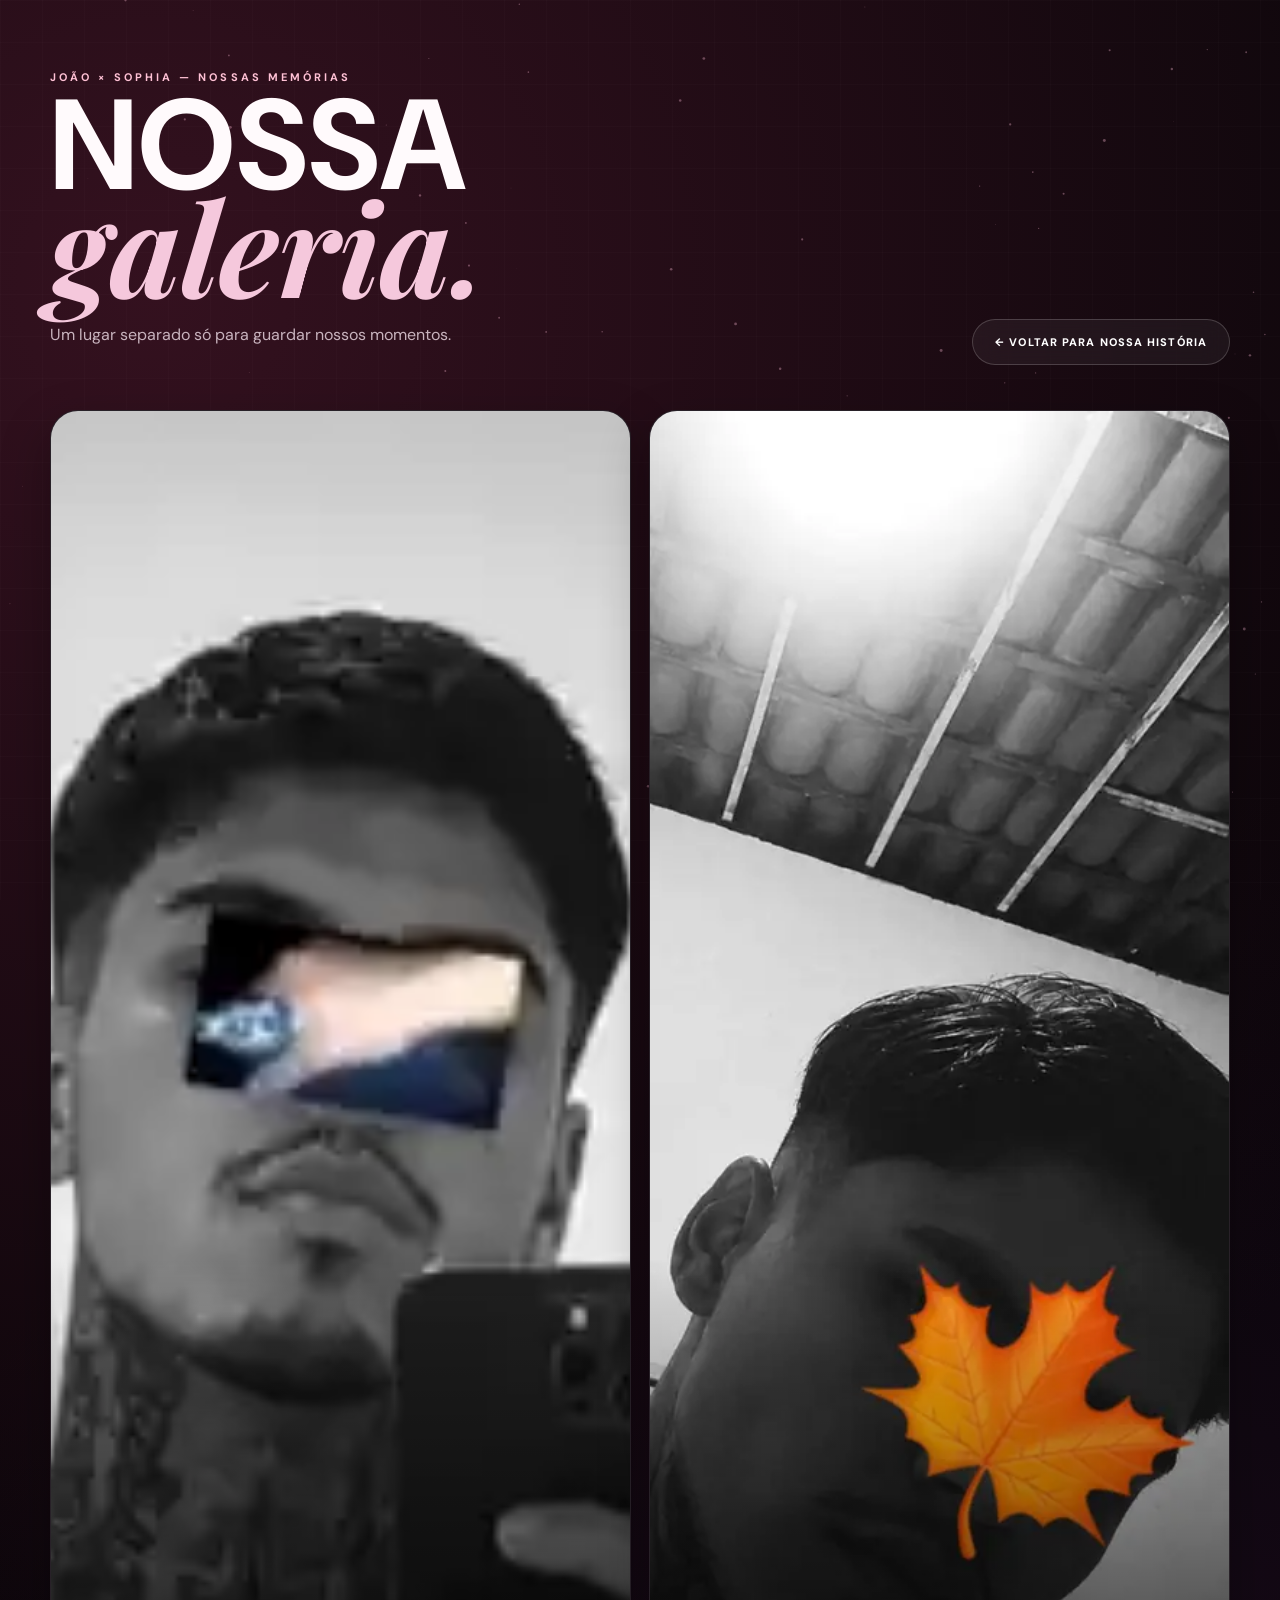
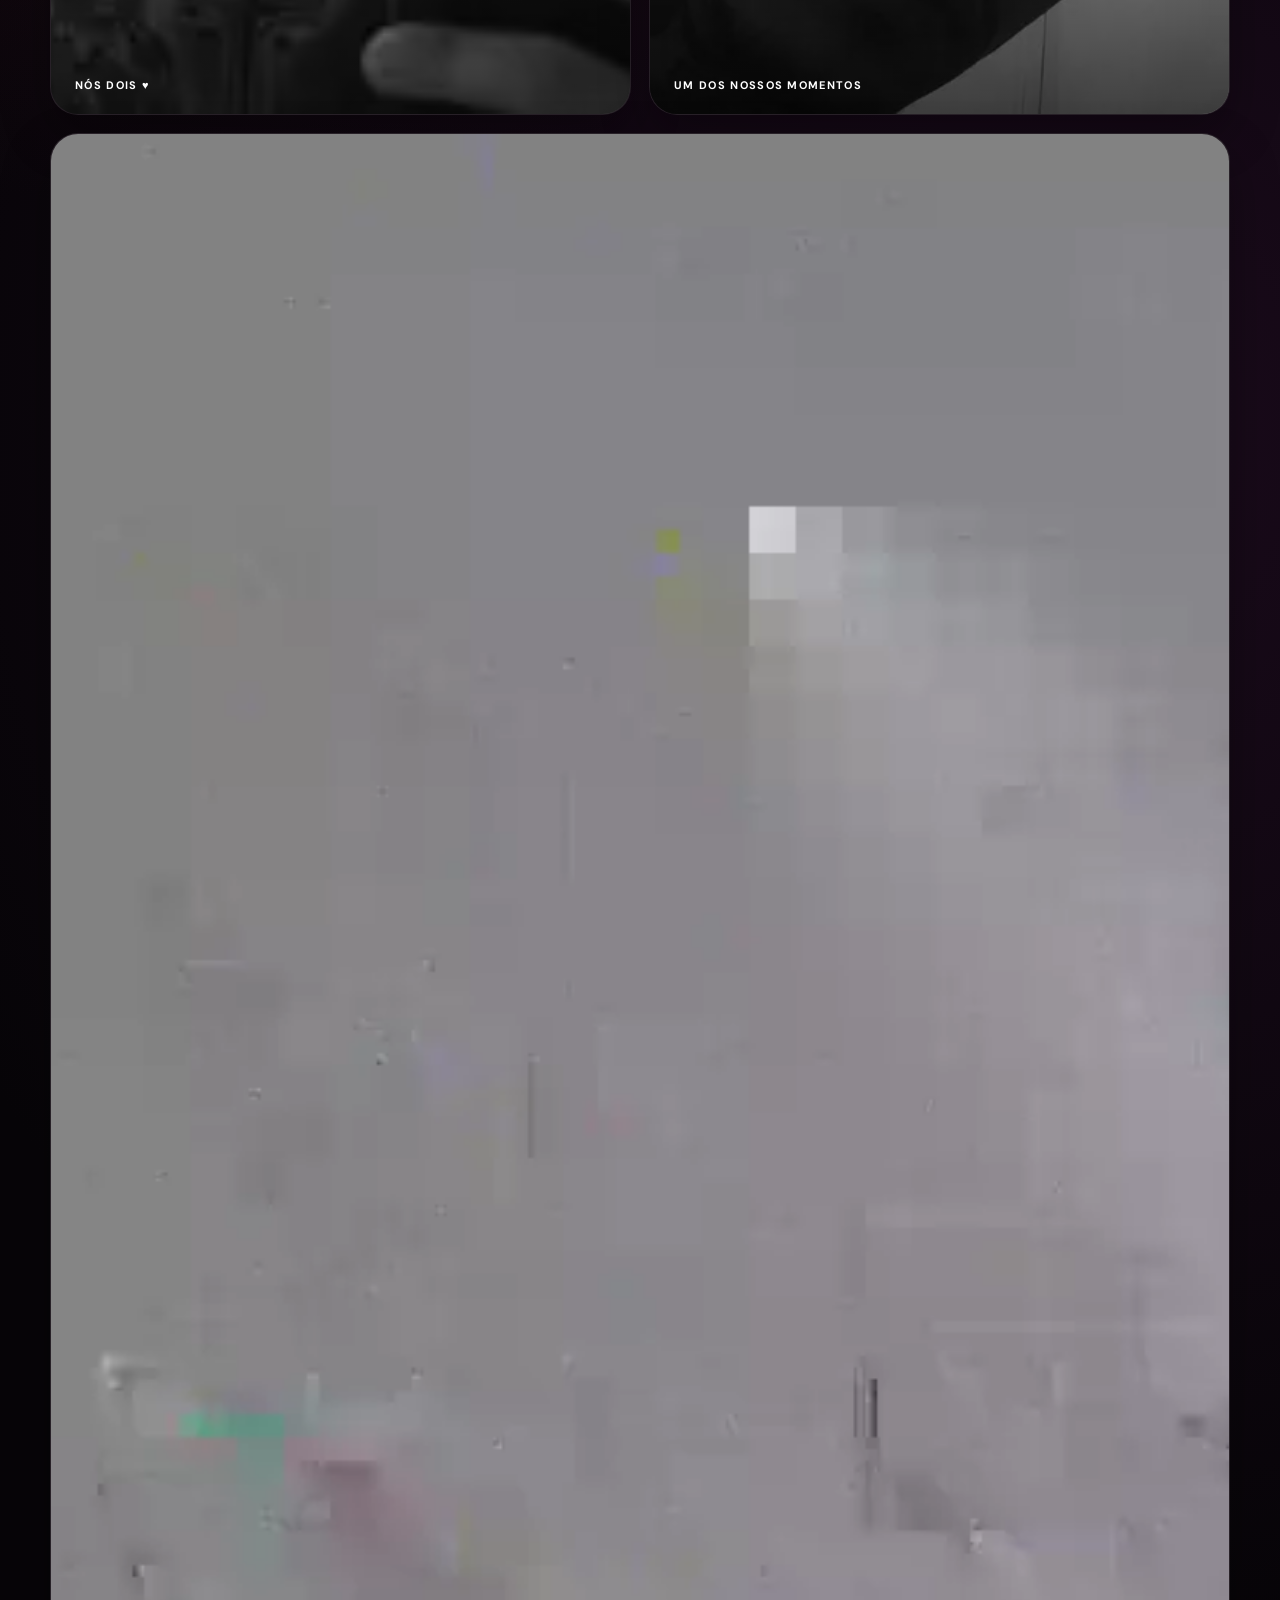
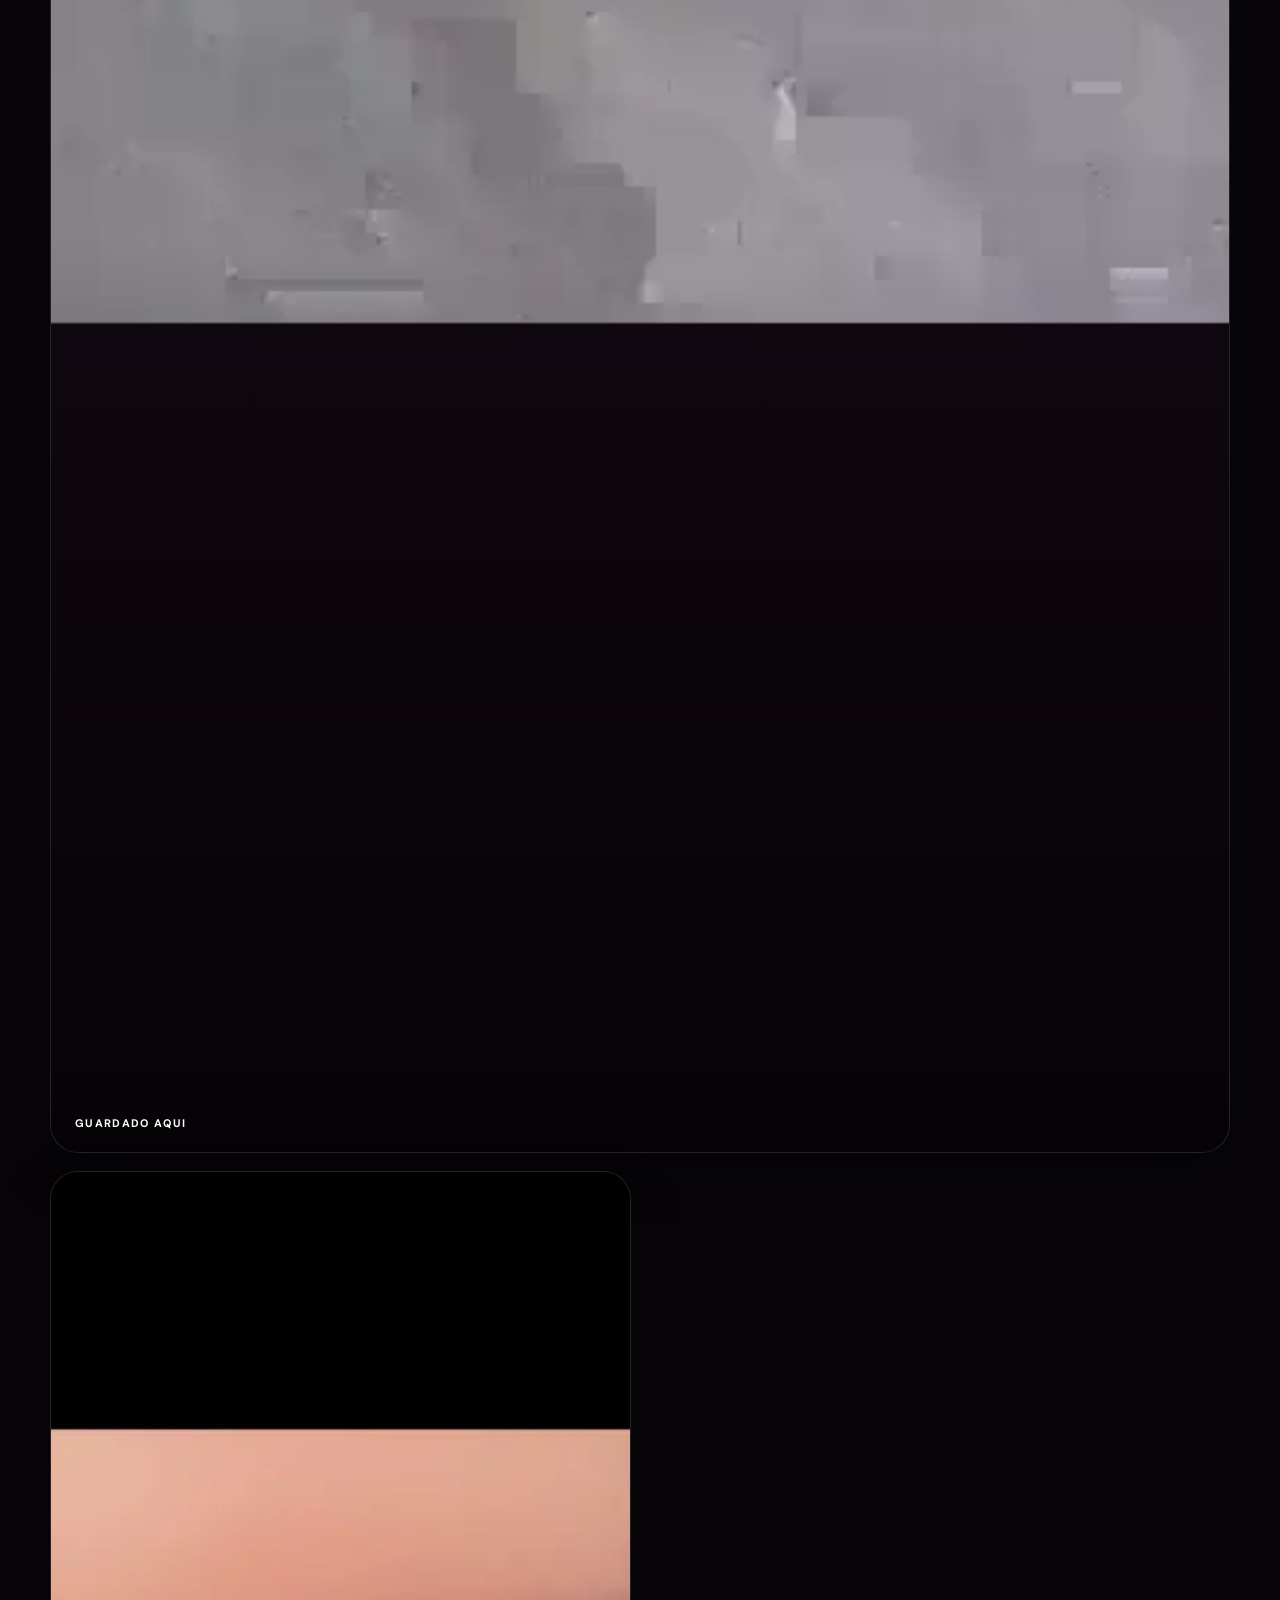
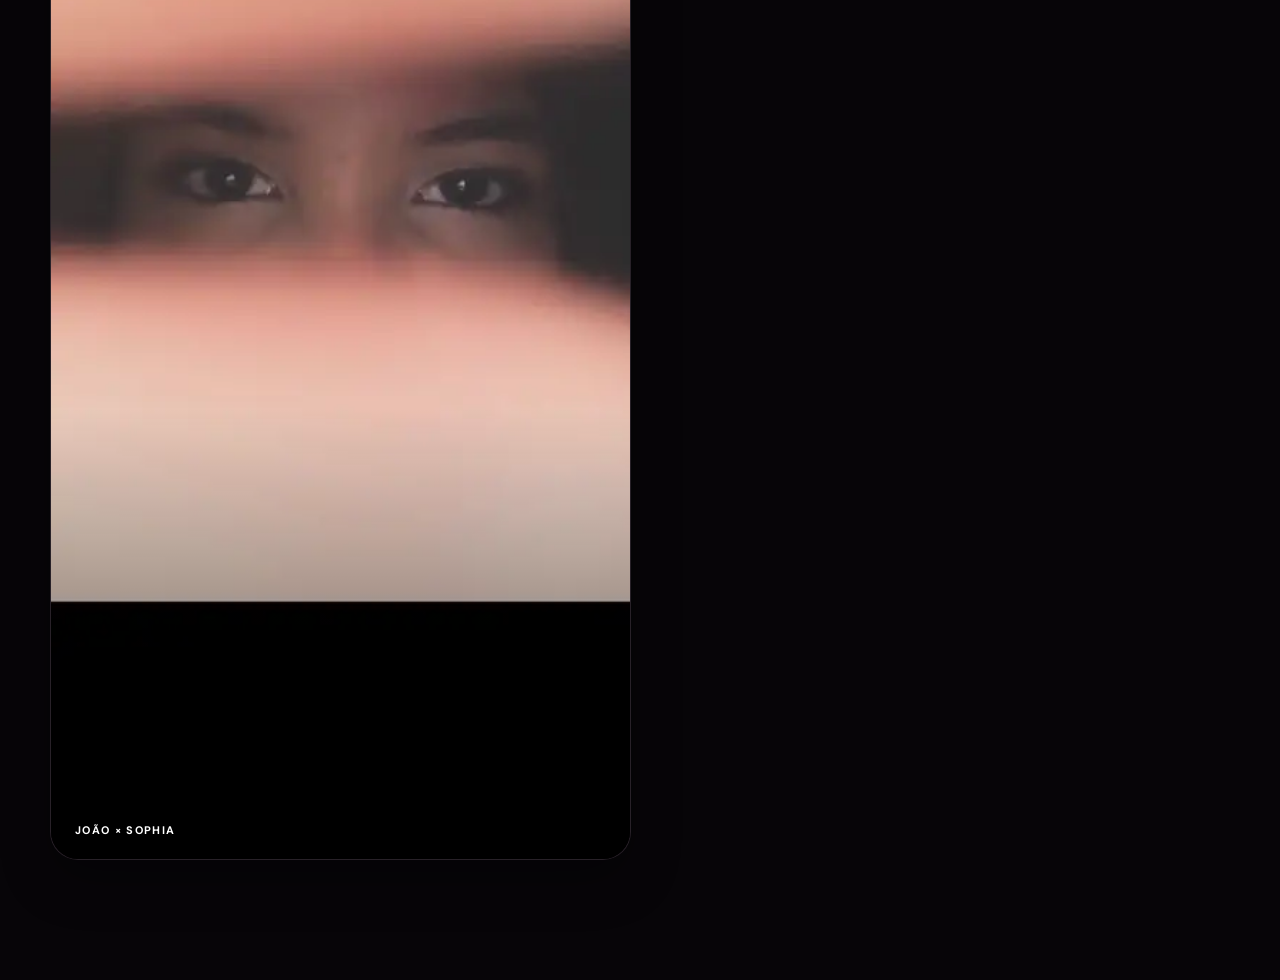
==== galeria.html @ 4f9b8188 "feat: mover galeria para pagina separada" ====
<!doctype html><html lang="pt-BR"><head><meta charset="utf-8"><meta name="viewport" content="width=device-width,initial-scale=1"><title>Nossa Galeria — Sophia & João</title><link rel="preconnect" href="https://fonts.googleapis.com"><link rel="preconnect" href="https://fonts.gstatic.com" crossorigin><link href="https://fonts.googleapis.com/css2?family=DM+Sans:wght@400;600;800&family=Playfair+Display:ital,wght@1,700&display=swap" rel="stylesheet"><link rel="stylesheet" href="style.css"><style>body{overflow:auto!important}.gallery-page{min-height:100vh;padding:70px 0 120px;position:relative}.gallery-head{display:flex;align-items:flex-end;justify-content:space-between;gap:30px;margin-bottom:45px}.gallery-head h1{font-size:clamp(64px,10vw,150px);line-height:.78;margin:12px 0}.gallery-head h1 span{font-family:'Playfair Display',serif;font-style:italic;color:#f5c8dc}.back{color:#fff;text-decoration:none;border:1px solid rgba(255,255,255,.18);padding:15px 22px;border-radius:999px;font-weight:800;font-size:11px;letter-spacing:.1em;background:rgba(255,255,255,.05);backdrop-filter:blur(14px)}.grid{display:grid;grid-template-columns:repeat(12,1fr);gap:18px}.photo{grid-column:span 6;min-height:620px;border-radius:28px;overflow:hidden;position:relative;border:1px solid rgba(255,255,255,.1);background:#100810}.photo:nth-child(3n){grid-column:span 12;min-height:78vh}.photo img{width:100%;height:100%;object-fit:cover;display:block;transition:transform .8s cubic-bezier(.2,.8,.2,1)}.photo:hover img{transform:scale(1.04)}.photo:after{content:'';position:absolute;inset:0;background:linear-gradient(180deg,transparent 65%,rgba(0,0,0,.65))}.photo b{position:absolute;z-index:2;bottom:22px;left:24px;color:white;letter-spacing:.12em;font-size:11px}.petals{position:fixed;inset:0;pointer-events:none;z-index:5;overflow:hidden}.petal{position:absolute;top:-10vh;width:13px;height:20px;border-radius:80% 15% 70% 20%;background:rgba(255,125,177,.5);animation:fall linear infinite}@keyframes fall{to{transform:translate3d(50px,115vh,0) rotate(400deg)}}@media(max-width:700px){.gallery-page{padding-top:35px}.gallery-head{display:block}.back{display:inline-flex;margin-top:20px}.grid{grid-template-columns:1fr}.photo,.photo:nth-child(3n){grid-column:auto;min-height:65vh;border-radius:20px}}</style></head><body><canvas id="stars"></canvas><div class="petals" id="petals"></div><main class="gallery-page"><div class="wrap"><div class="gallery-head"><div><div class="kicker">JOÃO × SOPHIA — NOSSAS MEMÓRIAS</div><h1>NOSSA<br><span>galeria.</span></h1><p class="sub">Um lugar separado só para guardar nossos momentos.</p></div><a class="back" href="index.html">← VOLTAR PARA NOSSA HISTÓRIA</a></div><div class="grid"><article class="photo"><img src="photos/1.webp" alt="João e Sophia"><b>NÓS DOIS ♥</b></article><article class="photo"><img src="photos/3.webp" alt="Memória"><b>UM DOS NOSSOS MOMENTOS</b></article><article class="photo"><img src="photos/4.webp" alt="Memória"><b>GUARDADO AQUI</b></article><article class="photo"><img src="photos/10.webp" alt="Memória"><b>JOÃO × SOPHIA</b></article></div></div></main><script>const box=document.getElementById('petals');for(let i=0;i<35;i++){const p=document.createElement('i');p.className='petal';p.style.left=Math.random()*100+'vw';p.style.animationDuration=(7+Math.random()*10)+'s';p.style.animationDelay=(-Math.random()*15)+'s';p.style.opacity=.2+Math.random()*.55;box.appendChild(p)}const c=document.getElementById('stars'),x=c.getContext('2d');let pts=[];function size(){c.width=innerWidth*devicePixelRatio;c.height=innerHeight*devicePixelRatio;c.style.width=innerWidth+'px';c.style.height=innerHeight+'px';x.setTransform(devicePixelRatio,0,0,devicePixelRatio,0,0);pts=Array.from({length:100},()=>({x:Math.random()*innerWidth,y:Math.random()*innerHeight,r:Math.random()*1.3+.2}))}size();addEventListener('resize',size);(function draw(){x.clearRect(0,0,innerWidth,innerHeight);for(const p of pts){x.beginPath();x.fillStyle='rgba(255,190,215,.35)';x.arc(p.x,p.y,p.r,0,7);x.fill()}requestAnimationFrame(draw)})();</script></body></html>
---- style.css ----
:root{--bg:#070508;--ink:#fffafc;--muted:#c8b3be;--rose:#ff6f9f;--rose2:#ffc1d5;--line:rgba(255,255,255,.14)}*{box-sizing:border-box}html{scroll-behavior:smooth}body{margin:0;background:radial-gradient(circle at 12% 5%,#34111f 0,transparent 27%),radial-gradient(circle at 82% 35%,#1b0b1c 0,transparent 32%),var(--bg);color:var(--ink);font-family:'DM Sans',sans-serif;overflow-x:hidden}body:before{content:"";position:fixed;inset:0;background:linear-gradient(rgba(255,255,255,.014) 1px,transparent 1px),linear-gradient(90deg,rgba(255,255,255,.014) 1px,transparent 1px);background-size:42px 42px;pointer-events:none;z-index:-2}#stars{position:fixed;inset:0;z-index:-1;pointer-events:none}.serif{font-family:'Playfair Display',serif}.wrap{width:min(1180px,calc(100% - 36px));margin:auto}.intro{position:fixed;inset:0;z-index:999;display:grid;place-items:center;padding:24px;background:radial-gradient(circle at 50% 36%,#35111f 0,#0d080e 40%,#050405 78%);transition:.9s}.intro.hidden{opacity:0;visibility:hidden}.intro-card{text-align:center;max-width:900px}.kicker{letter-spacing:.28em;text-transform:uppercase;color:var(--rose2);font-size:11px;font-weight:700}.intro h1{font-size:clamp(58px,12vw,150px);line-height:.82;margin:18px 0 22px;letter-spacing:-.07em;animation:float 5s ease-in-out infinite;text-shadow:0 15px 60px rgba(255,82,140,.22)}.intro p{max-width:620px;margin:0 auto 30px;color:var(--muted);line-height:1.7;font-size:18px}.intro button{border:1px solid rgba(255,255,255,.25);background:linear-gradient(120deg,#fff,#ffd9e7 48%,#ff9fc0);color:#281018;border-radius:999px;padding:16px 28px;font-weight:800;letter-spacing:.08em;cursor:pointer;box-shadow:0 12px 50px rgba(255,89,144,.28);transition:.25s}.intro button:hover{transform:translateY(-3px) scale(1.02)}section{padding:110px 0}.hero{min-height:100svh;display:grid;place-items:center;position:relative;padding:80px 0 50px}.hero-grid{display:grid;grid-template-columns:1.15fr .85fr;gap:42px;align-items:center}.hero h1{font-size:clamp(62px,10vw,142px);line-height:.79;margin:16px 0 0;letter-spacing:-.07em}.hero h1 span{display:block;color:transparent;-webkit-text-stroke:1px rgba(255,255,255,.65)}.lead{font-size:18px;line-height:1.8;color:var(--muted);max-width:620px;margin-top:28px}.hero-photo{position:relative;perspective:1300px}.frame{aspect-ratio:4/5;border-radius:34px;overflow:hidden;border:1px solid var(--line);background:#160b12;box-shadow:0 45px 100px rgba(0,0,0,.55),0 0 70px rgba(255,90,140,.12);transform:rotate(4deg);transition:transform .18s}.frame img,.photo img{width:100%;height:100%;object-fit:cover;display:block}.orbit{position:absolute;inset:-10%;border:1px solid rgba(255,255,255,.12);border-radius:50%;animation:spin 20s linear infinite;pointer-events:none}.scroll{position:absolute;bottom:24px;font-size:10px;letter-spacing:.2em;text-transform:uppercase;color:#a98796;animation:bob 2s ease-in-out infinite}.title{font-size:clamp(48px,8vw,108px);line-height:.88;letter-spacing:-.06em;margin:12px 0 24px}.sub{color:var(--muted);line-height:1.8;max-width:700px}.date-grid{display:grid;grid-template-columns:1fr 1fr;gap:22px}.date-card{border:1px solid var(--line);border-radius:28px;padding:42px;background:linear-gradient(135deg,rgba(255,255,255,.08),rgba(255,255,255,.025));overflow:hidden;position:relative}.date-card strong{display:block;font-size:clamp(64px,8vw,112px);letter-spacing:-.06em}.date-card small,.date-card span{color:var(--rose2);letter-spacing:.15em}.timer{display:grid;grid-template-columns:1fr 1fr;gap:12px}.timer div{border:1px solid var(--line);border-radius:22px;padding:22px;background:rgba(255,255,255,.045);display:flex;flex-direction:column;justify-content:center;min-height:150px}.timer b{font-size:42px}.timer small{margin-top:8px;color:#a28492;letter-spacing:.12em}.gallery{display:grid;grid-template-columns:repeat(12,1fr);gap:16px;margin-top:44px;perspective:1400px}.photo{grid-column:span 5;min-height:360px;position:relative;overflow:hidden;border-radius:24px;border:1px solid var(--line);background:#130b10;box-shadow:0 20px 50px rgba(0,0,0,.32);transition:transform .18s,box-shadow .25s;transform-style:preserve-3d}.photo.wide{grid-column:span 7}.photo.tall{min-height:500px}.photo:after{content:"";position:absolute;inset:0;background:linear-gradient(to top,rgba(5,2,4,.48),transparent 48%)}.photo:hover{box-shadow:0 30px 75px rgba(0,0,0,.46),0 0 45px rgba(255,104,154,.12)}.quote{min-height:78svh;display:grid;place-items:center;text-align:center}.quote p{font-size:clamp(44px,8vw,110px);line-height:.98;letter-spacing:-.055em;margin:0}.quote em{color:var(--rose2)}.quote small{display:block;margin-top:28px;color:#a98d9b;letter-spacing:.17em}.reasons{display:grid;grid-template-columns:repeat(3,1fr);gap:14px;margin-top:40px}.reason{border:1px solid var(--line);background:linear-gradient(145deg,rgba(255,255,255,.075),rgba(255,255,255,.025));border-radius:24px;padding:28px;min-height:220px;transition:.3s}.reason:hover{transform:translateY(-7px) rotateX(3deg);border-color:rgba(255,170,201,.35)}.reason i{font-style:normal;font-size:28px}.reason h3{font-size:25px;margin:24px 0 8px}.reason p{margin:0;color:#b9a2ad;line-height:1.7}.music{display:grid;grid-template-columns:.9fr 1.1fr;gap:34px;align-items:center}.vinyl{width:min(420px,80vw);aspect-ratio:1;border-radius:50%;margin:auto;background:repeating-radial-gradient(circle at center,#090909 0 4px,#181818 5px 7px);box-shadow:0 40px 90px rgba(0,0,0,.6);display:grid;place-items:center;animation:spin 14s linear infinite}.vinyl span{width:34%;aspect-ratio:1;border-radius:50%;background:radial-gradient(circle,#ffd8e5 0 17%,#9b3158 18% 100%);display:grid;place-items:center;text-align:center;font-size:12px;font-weight:800;letter-spacing:.12em}.music-card{border:1px solid var(--line);border-radius:30px;padding:38px;background:rgba(255,255,255,.05)}.music-card h2{font-size:clamp(50px,7vw,88px);line-height:.9;letter-spacing:-.06em;margin:16px 0}.music-card p{color:var(--muted);line-height:1.8}.pill{display:inline-flex;border:1px solid rgba(255,255,255,.18);border-radius:999px;padding:12px 18px;color:var(--rose2);letter-spacing:.12em;font-size:11px}.letters{display:grid;grid-template-columns:repeat(3,1fr);gap:16px;margin-top:40px}.letter{min-height:260px;border:1px solid var(--line);border-radius:24px;padding:26px;background:linear-gradient(135deg,#26121e,#10090e);cursor:pointer;transition:.3s;overflow:hidden}.letter:hover{transform:translateY(-7px) rotateY(-3deg)}.letter small{color:#d7a9b9;letter-spacing:.13em}.letter h3{font-size:30px;margin:64px 0 0}.letter p{opacity:0;max-height:0;overflow:hidden;color:#ead2db;line-height:1.8;transition:.45s}.letter.open{background:linear-gradient(145deg,#3a1728,#180c13)}.letter.open h3{margin-top:22px}.letter.open p{opacity:1;max-height:240px}.final{min-height:100svh;display:grid;place-items:center;text-align:center;padding:90px 20px;background:radial-gradient(circle at 50% 50%,rgba(255,98,151,.14),transparent 35%)}.final h2{font-size:clamp(58px,11vw,150px);line-height:.82;letter-spacing:-.07em;margin:14px 0}.final p{font-size:clamp(19px,3vw,28px);line-height:1.6;max-width:900px;color:#ead5dd;margin:32px auto}.signature{font-size:42px;color:var(--rose2)}.heart{display:inline-block;animation:beat 1.4s infinite}.reveal{opacity:0;transform:translateY(36px) scale(.985);transition:opacity .9s,transform .9s cubic-bezier(.2,.8,.2,1)}.reveal.show{opacity:1;transform:none}@keyframes float{50%{transform:translateY(-10px) rotateX(2deg)}}@keyframes spin{to{transform:rotate(360deg)}}@keyframes bob{50%{transform:translateY(8px);opacity:.55}}@keyframes beat{50%{transform:scale(1.18)}}@media(max-width:900px){.hero-grid,.date-grid,.music{grid-template-columns:1fr}.hero-photo{width:min(82vw,520px);margin:auto}.reasons,.letters{grid-template-columns:1fr 1fr}.gallery .photo{grid-column:span 6!important;min-height:380px}}@media(max-width:580px){.wrap{width:min(100% - 24px,1180px)}section{padding:82px 0}.hero h1{font-size:24vw}.lead{font-size:15px}.frame{border-radius:24px}.timer div{min-height:112px;padding:17px}.timer b{font-size:34px}.gallery{gap:10px}.gallery .photo{grid-column:span 12!important;min-height:430px}.reasons,.letters{grid-template-columns:1fr}.reason,.letter{min-height:190px}.music-card{padding:26px}.intro p{font-size:15px}}
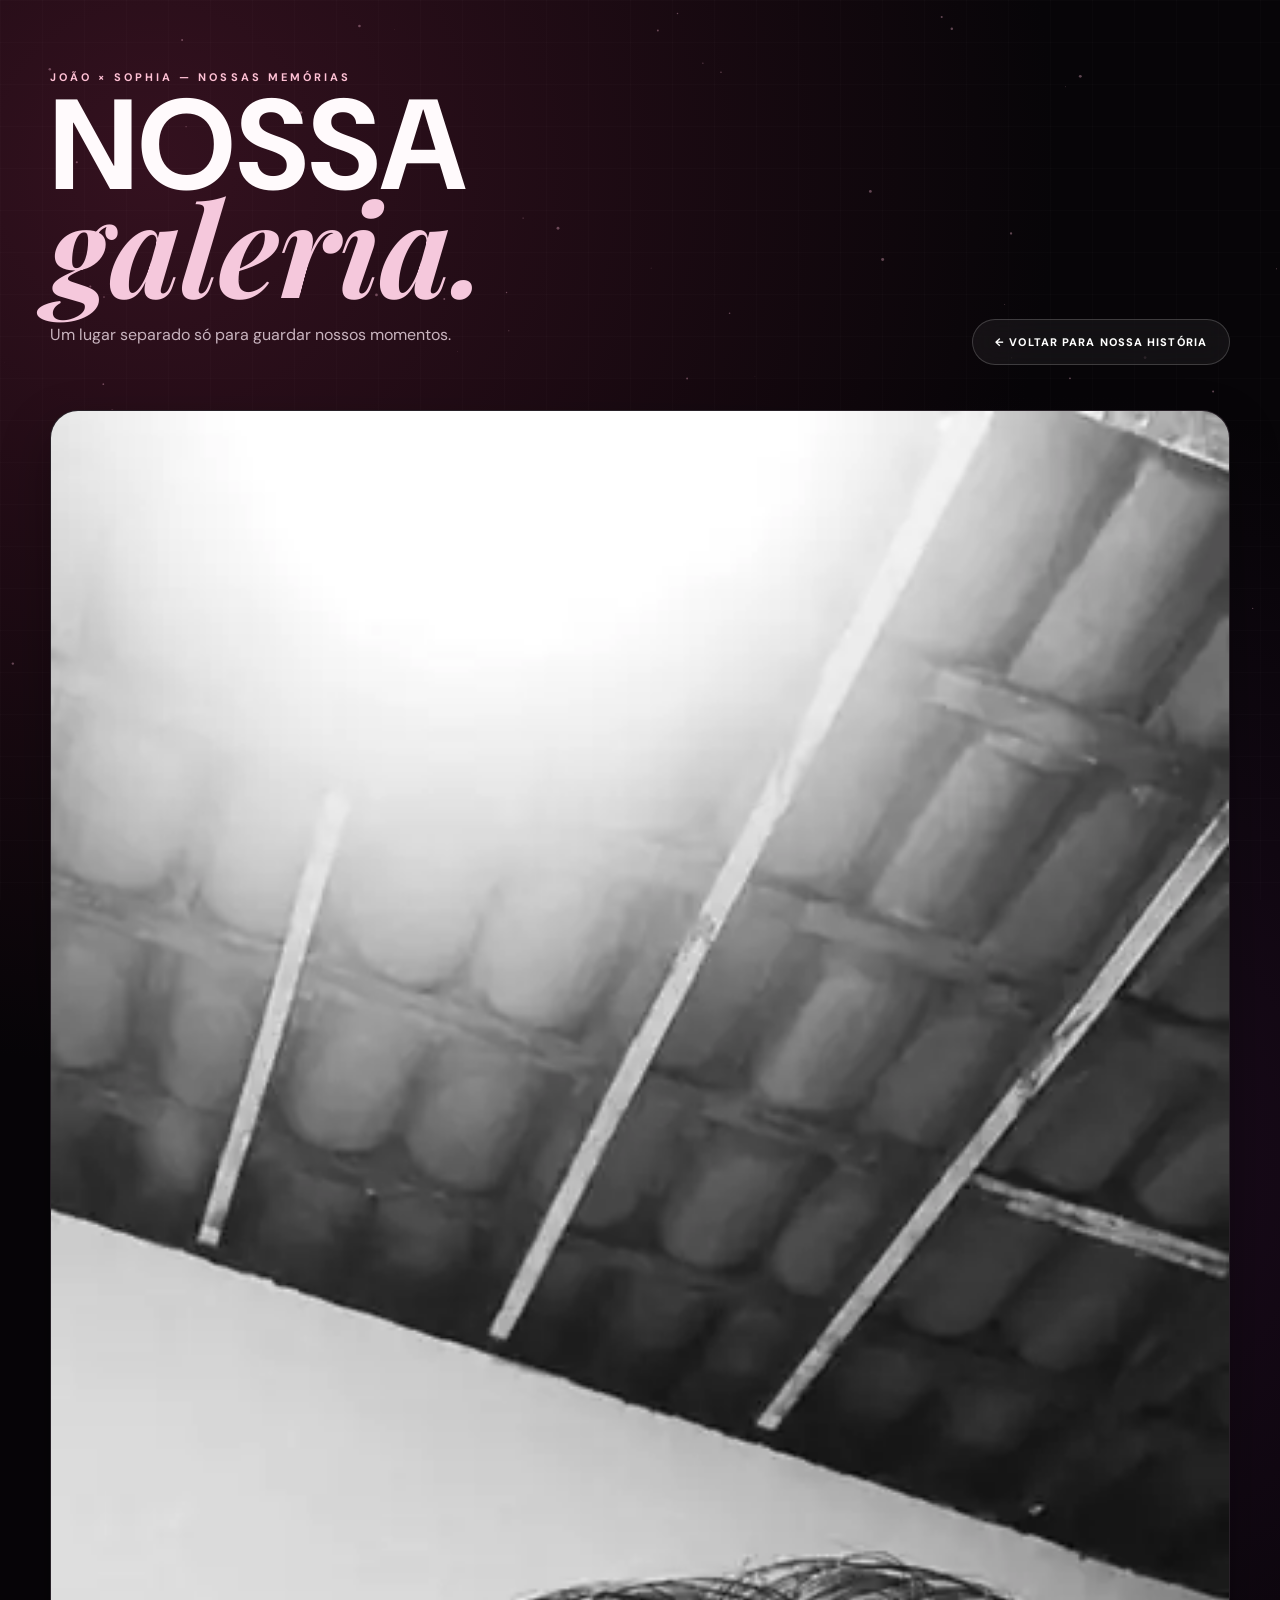
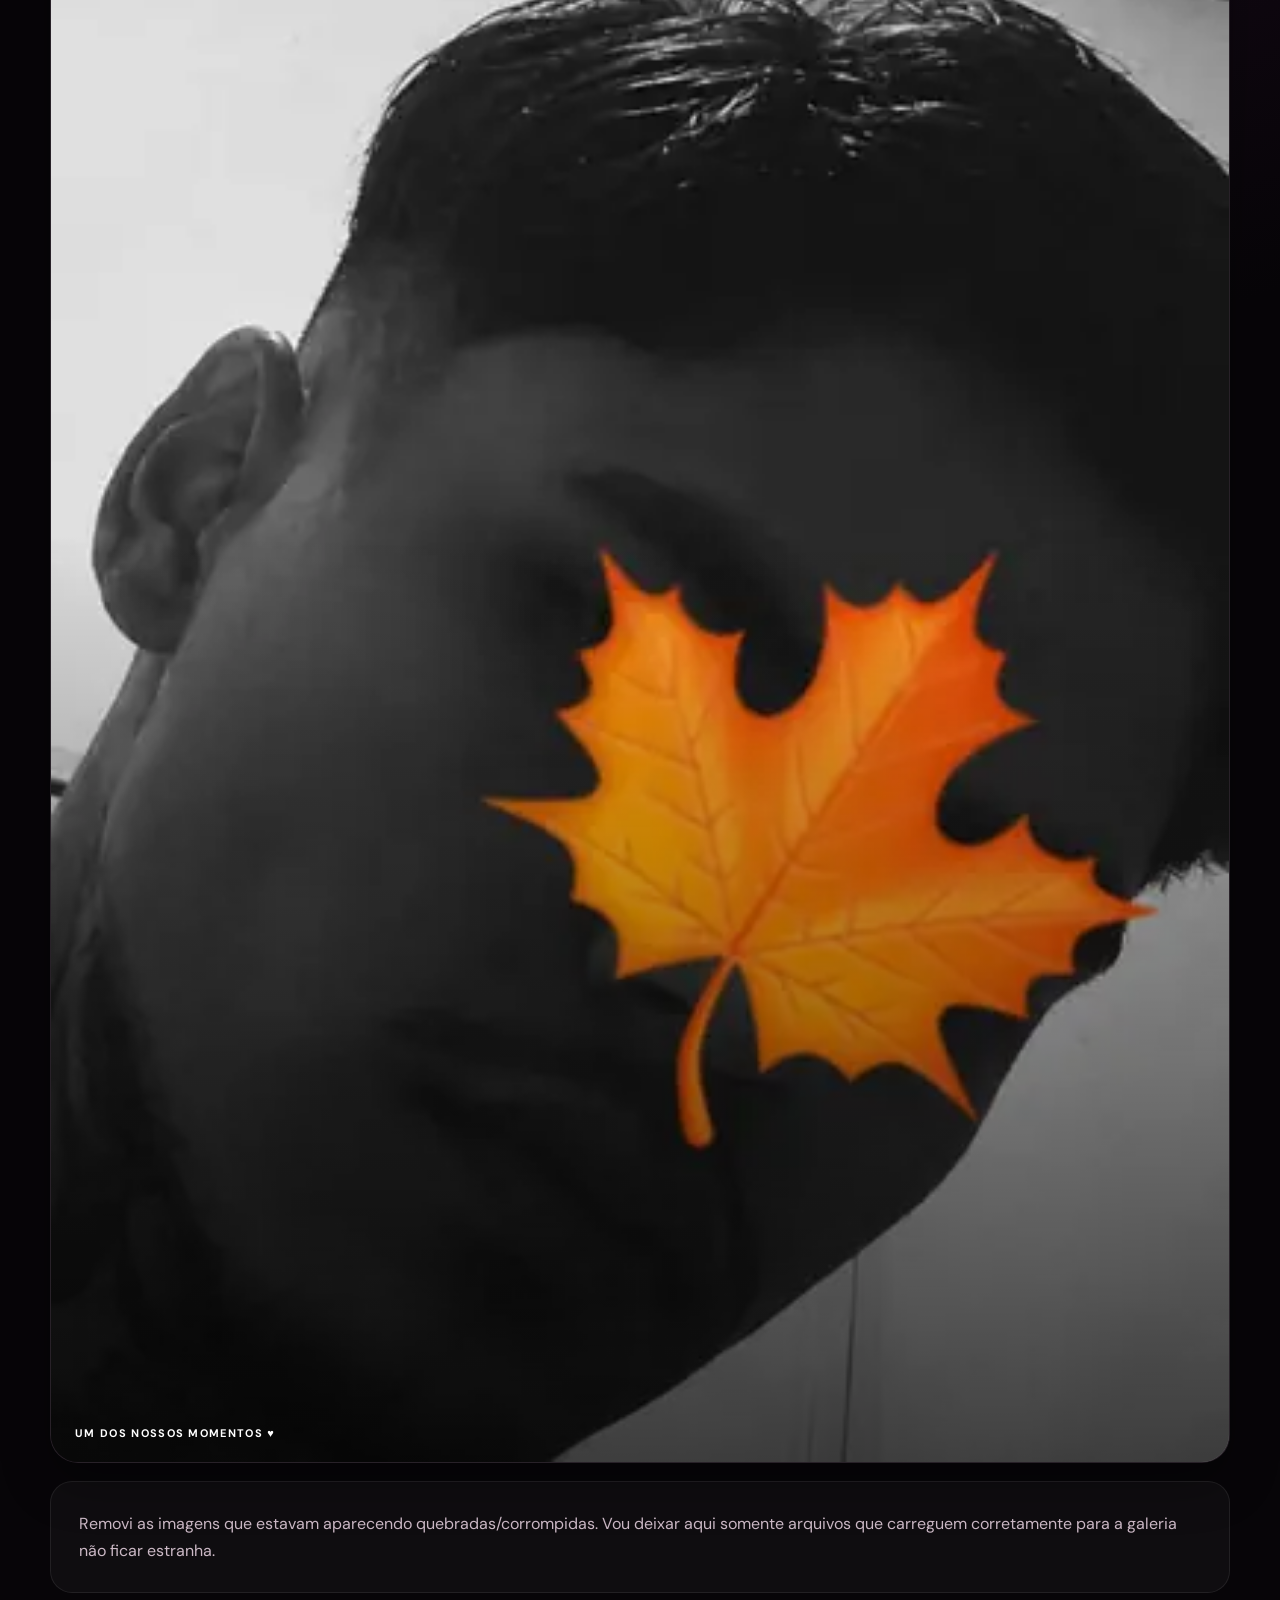
==== commit 632758d4: "fix: remover imagens corrompidas da galeria" ====
--- a/galeria.html
+++ b/galeria.html
@@ -1 +1 @@
-<!doctype html><html lang="pt-BR"><head><meta charset="utf-8"><meta name="viewport" content="width=device-width,initial-scale=1"><title>Nossa Galeria — Sophia & João</title><link rel="preconnect" href="https://fonts.googleapis.com"><link rel="preconnect" href="https://fonts.gstatic.com" crossorigin><link href="https://fonts.googleapis.com/css2?family=DM+Sans:wght@400;600;800&family=Playfair+Display:ital,wght@1,700&display=swap" rel="stylesheet"><link rel="stylesheet" href="style.css"><style>body{overflow:auto!important}.gallery-page{min-height:100vh;padding:70px 0 120px;position:relative}.gallery-head{display:flex;align-items:flex-end;justify-content:space-between;gap:30px;margin-bottom:45px}.gallery-head h1{font-size:clamp(64px,10vw,150px);line-height:.78;margin:12px 0}.gallery-head h1 span{font-family:'Playfair Display',serif;font-style:italic;color:#f5c8dc}.back{color:#fff;text-decoration:none;border:1px solid rgba(255,255,255,.18);padding:15px 22px;border-radius:999px;font-weight:800;font-size:11px;letter-spacing:.1em;background:rgba(255,255,255,.05);backdrop-filter:blur(14px)}.grid{display:grid;grid-template-columns:repeat(12,1fr);gap:18px}.photo{grid-column:span 6;min-height:620px;border-radius:28px;overflow:hidden;position:relative;border:1px solid rgba(255,255,255,.1);background:#100810}.photo:nth-child(3n){grid-column:span 12;min-height:78vh}.photo img{width:100%;height:100%;object-fit:cover;display:block;transition:transform .8s cubic-bezier(.2,.8,.2,1)}.photo:hover img{transform:scale(1.04)}.photo:after{content:'';position:absolute;inset:0;background:linear-gradient(180deg,transparent 65%,rgba(0,0,0,.65))}.photo b{position:absolute;z-index:2;bottom:22px;left:24px;color:white;letter-spacing:.12em;font-size:11px}.petals{position:fixed;inset:0;pointer-events:none;z-index:5;overflow:hidden}.petal{position:absolute;top:-10vh;width:13px;height:20px;border-radius:80% 15% 70% 20%;background:rgba(255,125,177,.5);animation:fall linear infinite}@keyframes fall{to{transform:translate3d(50px,115vh,0) rotate(400deg)}}@media(max-width:700px){.gallery-page{padding-top:35px}.gallery-head{display:block}.back{display:inline-flex;margin-top:20px}.grid{grid-template-columns:1fr}.photo,.photo:nth-child(3n){grid-column:auto;min-height:65vh;border-radius:20px}}</style></head><body><canvas id="stars"></canvas><div class="petals" id="petals"></div><main class="gallery-page"><div class="wrap"><div class="gallery-head"><div><div class="kicker">JOÃO × SOPHIA — NOSSAS MEMÓRIAS</div><h1>NOSSA<br><span>galeria.</span></h1><p class="sub">Um lugar separado só para guardar nossos momentos.</p></div><a class="back" href="index.html">← VOLTAR PARA NOSSA HISTÓRIA</a></div><div class="grid"><article class="photo"><img src="photos/1.webp" alt="João e Sophia"><b>NÓS DOIS ♥</b></article><article class="photo"><img src="photos/3.webp" alt="Memória"><b>UM DOS NOSSOS MOMENTOS</b></article><article class="photo"><img src="photos/4.webp" alt="Memória"><b>GUARDADO AQUI</b></article><article class="photo"><img src="photos/10.webp" alt="Memória"><b>JOÃO × SOPHIA</b></article></div></div></main><script>const box=document.getElementById('petals');for(let i=0;i<35;i++){const p=document.createElement('i');p.className='petal';p.style.left=Math.random()*100+'vw';p.style.animationDuration=(7+Math.random()*10)+'s';p.style.animationDelay=(-Math.random()*15)+'s';p.style.opacity=.2+Math.random()*.55;box.appendChild(p)}const c=document.getElementById('stars'),x=c.getContext('2d');let pts=[];function size(){c.width=innerWidth*devicePixelRatio;c.height=innerHeight*devicePixelRatio;c.style.width=innerWidth+'px';c.style.height=innerHeight+'px';x.setTransform(devicePixelRatio,0,0,devicePixelRatio,0,0);pts=Array.from({length:100},()=>({x:Math.random()*innerWidth,y:Math.random()*innerHeight,r:Math.random()*1.3+.2}))}size();addEventListener('resize',size);(function draw(){x.clearRect(0,0,innerWidth,innerHeight);for(const p of pts){x.beginPath();x.fillStyle='rgba(255,190,215,.35)';x.arc(p.x,p.y,p.r,0,7);x.fill()}requestAnimationFrame(draw)})();</script></body></html>+<!doctype html><html lang="pt-BR"><head><meta charset="utf-8"><meta name="viewport" content="width=device-width,initial-scale=1"><title>Nossa Galeria — Sophia & João</title><link rel="preconnect" href="https://fonts.googleapis.com"><link rel="preconnect" href="https://fonts.gstatic.com" crossorigin><link href="https://fonts.googleapis.com/css2?family=DM+Sans:wght@400;600;800&family=Playfair+Display:ital,wght@1,700&display=swap" rel="stylesheet"><link rel="stylesheet" href="style.css"><style>body{overflow:auto!important}.gallery-page{min-height:100vh;padding:70px 0 120px;position:relative}.gallery-head{display:flex;align-items:flex-end;justify-content:space-between;gap:30px;margin-bottom:45px}.gallery-head h1{font-size:clamp(64px,10vw,150px);line-height:.78;margin:12px 0}.gallery-head h1 span{font-family:'Playfair Display',serif;font-style:italic;color:#f5c8dc}.back{color:#fff;text-decoration:none;border:1px solid rgba(255,255,255,.18);padding:15px 22px;border-radius:999px;font-weight:800;font-size:11px;letter-spacing:.1em;background:rgba(255,255,255,.05);backdrop-filter:blur(14px)}.grid{display:grid;grid-template-columns:1fr;gap:18px}.photo{min-height:72vh;border-radius:28px;overflow:hidden;position:relative;border:1px solid rgba(255,255,255,.1);background:#100810}.photo img{width:100%;height:100%;object-fit:cover;display:block;transition:transform .8s cubic-bezier(.2,.8,.2,1)}.photo:hover img{transform:scale(1.04)}.photo:after{content:'';position:absolute;inset:0;background:linear-gradient(180deg,transparent 65%,rgba(0,0,0,.65))}.photo b{position:absolute;z-index:2;bottom:22px;left:24px;color:white;letter-spacing:.12em;font-size:11px}.notice{padding:28px;border:1px solid rgba(255,255,255,.08);border-radius:22px;background:rgba(255,255,255,.035);color:#ccb9c6;line-height:1.7;margin-top:18px}.petals{position:fixed;inset:0;pointer-events:none;z-index:5;overflow:hidden}.petal{position:absolute;top:-10vh;width:13px;height:20px;border-radius:80% 15% 70% 20%;background:rgba(255,125,177,.5);animation:fall linear infinite}@keyframes fall{to{transform:translate3d(50px,115vh,0) rotate(400deg)}}@media(max-width:700px){.gallery-page{padding-top:35px}.gallery-head{display:block}.back{display:inline-flex;margin-top:20px}.photo{min-height:65vh;border-radius:20px}}</style></head><body><canvas id="stars"></canvas><div class="petals" id="petals"></div><main class="gallery-page"><div class="wrap"><div class="gallery-head"><div><div class="kicker">JOÃO × SOPHIA — NOSSAS MEMÓRIAS</div><h1>NOSSA<br><span>galeria.</span></h1><p class="sub">Um lugar separado só para guardar nossos momentos.</p></div><a class="back" href="index.html">← VOLTAR PARA NOSSA HISTÓRIA</a></div><div class="grid"><article class="photo"><img src="photos/3.webp" alt="Memória de João e Sophia"><b>UM DOS NOSSOS MOMENTOS ♥</b></article></div><div class="notice">Removi as imagens que estavam aparecendo quebradas/corrompidas. Vou deixar aqui somente arquivos que carreguem corretamente para a galeria não ficar estranha.</div></div></main><script>const box=document.getElementById('petals');for(let i=0;i<35;i++){const p=document.createElement('i');p.className='petal';p.style.left=Math.random()*100+'vw';p.style.animationDuration=(7+Math.random()*10)+'s';p.style.animationDelay=(-Math.random()*15)+'s';p.style.opacity=.2+Math.random()*.55;box.appendChild(p)}const c=document.getElementById('stars'),x=c.getContext('2d');let pts=[];function size(){c.width=innerWidth*devicePixelRatio;c.height=innerHeight*devicePixelRatio;c.style.width=innerWidth+'px';c.style.height=innerHeight+'px';x.setTransform(devicePixelRatio,0,0,devicePixelRatio,0,0);pts=Array.from({length:100},()=>({x:Math.random()*innerWidth,y:Math.random()*innerHeight,r:Math.random()*1.3+.2}))}size();addEventListener('resize',size);(function draw(){x.clearRect(0,0,innerWidth,innerHeight);for(const p of pts){x.beginPath();x.fillStyle='rgba(255,190,215,.35)';x.arc(p.x,p.y,p.r,0,7);x.fill()}requestAnimationFrame(draw)})();</script></body></html>
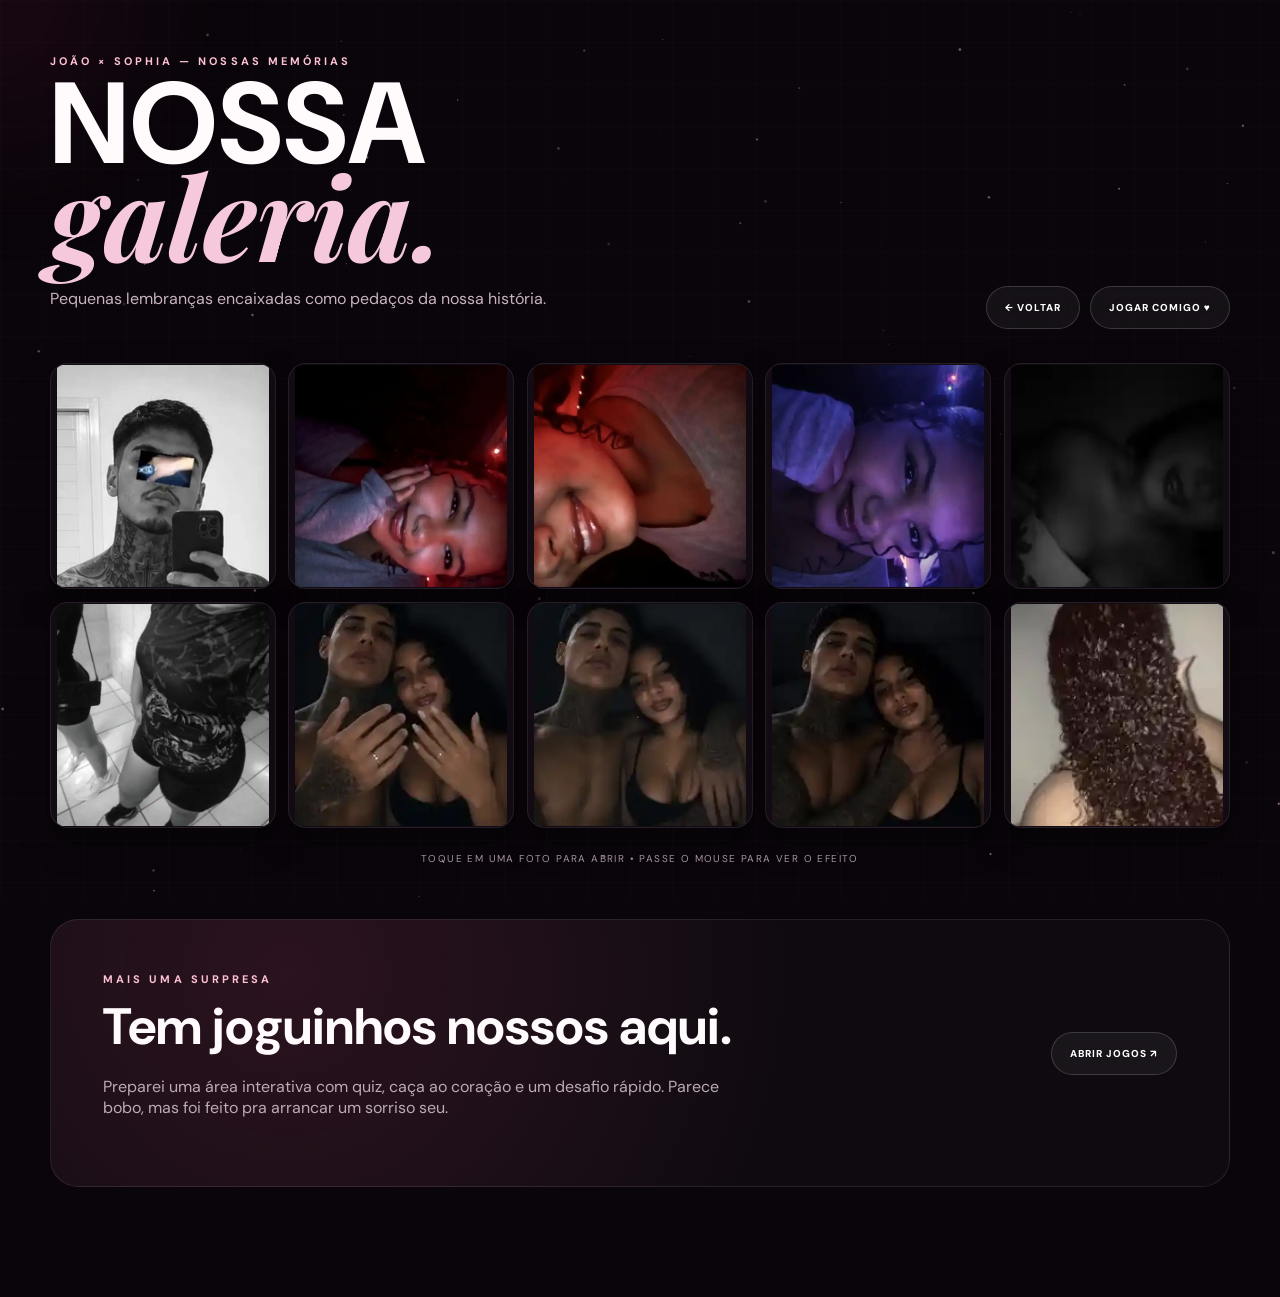
==== commit c60ee71c: "feat: transformar galeria em mosaico animado com todas as fotos" ====
--- a/galeria.html
+++ b/galeria.html
@@ -1 +1 @@
-<!doctype html><html lang="pt-BR"><head><meta charset="utf-8"><meta name="viewport" content="width=device-width,initial-scale=1"><title>Nossa Galeria — Sophia & João</title><link rel="preconnect" href="https://fonts.googleapis.com"><link rel="preconnect" href="https://fonts.gstatic.com" crossorigin><link href="https://fonts.googleapis.com/css2?family=DM+Sans:wght@400;600;800&family=Playfair+Display:ital,wght@1,700&display=swap" rel="stylesheet"><link rel="stylesheet" href="style.css"><style>body{overflow:auto!important}.gallery-page{min-height:100vh;padding:70px 0 120px;position:relative}.gallery-head{display:flex;align-items:flex-end;justify-content:space-between;gap:30px;margin-bottom:45px}.gallery-head h1{font-size:clamp(64px,10vw,150px);line-height:.78;margin:12px 0}.gallery-head h1 span{font-family:'Playfair Display',serif;font-style:italic;color:#f5c8dc}.back{color:#fff;text-decoration:none;border:1px solid rgba(255,255,255,.18);padding:15px 22px;border-radius:999px;font-weight:800;font-size:11px;letter-spacing:.1em;background:rgba(255,255,255,.05);backdrop-filter:blur(14px)}.grid{display:grid;grid-template-columns:1fr;gap:18px}.photo{min-height:72vh;border-radius:28px;overflow:hidden;position:relative;border:1px solid rgba(255,255,255,.1);background:#100810}.photo img{width:100%;height:100%;object-fit:cover;display:block;transition:transform .8s cubic-bezier(.2,.8,.2,1)}.photo:hover img{transform:scale(1.04)}.photo:after{content:'';position:absolute;inset:0;background:linear-gradient(180deg,transparent 65%,rgba(0,0,0,.65))}.photo b{position:absolute;z-index:2;bottom:22px;left:24px;color:white;letter-spacing:.12em;font-size:11px}.notice{padding:28px;border:1px solid rgba(255,255,255,.08);border-radius:22px;background:rgba(255,255,255,.035);color:#ccb9c6;line-height:1.7;margin-top:18px}.petals{position:fixed;inset:0;pointer-events:none;z-index:5;overflow:hidden}.petal{position:absolute;top:-10vh;width:13px;height:20px;border-radius:80% 15% 70% 20%;background:rgba(255,125,177,.5);animation:fall linear infinite}@keyframes fall{to{transform:translate3d(50px,115vh,0) rotate(400deg)}}@media(max-width:700px){.gallery-page{padding-top:35px}.gallery-head{display:block}.back{display:inline-flex;margin-top:20px}.photo{min-height:65vh;border-radius:20px}}</style></head><body><canvas id="stars"></canvas><div class="petals" id="petals"></div><main class="gallery-page"><div class="wrap"><div class="gallery-head"><div><div class="kicker">JOÃO × SOPHIA — NOSSAS MEMÓRIAS</div><h1>NOSSA<br><span>galeria.</span></h1><p class="sub">Um lugar separado só para guardar nossos momentos.</p></div><a class="back" href="index.html">← VOLTAR PARA NOSSA HISTÓRIA</a></div><div class="grid"><article class="photo"><img src="photos/3.webp" alt="Memória de João e Sophia"><b>UM DOS NOSSOS MOMENTOS ♥</b></article></div><div class="notice">Removi as imagens que estavam aparecendo quebradas/corrompidas. Vou deixar aqui somente arquivos que carreguem corretamente para a galeria não ficar estranha.</div></div></main><script>const box=document.getElementById('petals');for(let i=0;i<35;i++){const p=document.createElement('i');p.className='petal';p.style.left=Math.random()*100+'vw';p.style.animationDuration=(7+Math.random()*10)+'s';p.style.animationDelay=(-Math.random()*15)+'s';p.style.opacity=.2+Math.random()*.55;box.appendChild(p)}const c=document.getElementById('stars'),x=c.getContext('2d');let pts=[];function size(){c.width=innerWidth*devicePixelRatio;c.height=innerHeight*devicePixelRatio;c.style.width=innerWidth+'px';c.style.height=innerHeight+'px';x.setTransform(devicePixelRatio,0,0,devicePixelRatio,0,0);pts=Array.from({length:100},()=>({x:Math.random()*innerWidth,y:Math.random()*innerHeight,r:Math.random()*1.3+.2}))}size();addEventListener('resize',size);(function draw(){x.clearRect(0,0,innerWidth,innerHeight);for(const p of pts){x.beginPath();x.fillStyle='rgba(255,190,215,.35)';x.arc(p.x,p.y,p.r,0,7);x.fill()}requestAnimationFrame(draw)})();</script></body></html>+<!doctype html><html lang="pt-BR"><head><meta charset="utf-8"><meta name="viewport" content="width=device-width,initial-scale=1,viewport-fit=cover"><title>Nossa Galeria — Sophia & João</title><link rel="preconnect" href="https://fonts.googleapis.com"><link rel="preconnect" href="https://fonts.gstatic.com" crossorigin><link href="https://fonts.googleapis.com/css2?family=DM+Sans:wght@400;600;800&family=Playfair+Display:ital,wght@1,700&display=swap" rel="stylesheet"><link rel="stylesheet" href="style.css"><style>body{overflow:auto!important;background:#09050a}.gallery-page{min-height:100vh;padding:54px 0 110px;position:relative}.gallery-head{display:flex;align-items:flex-end;justify-content:space-between;gap:24px;margin-bottom:34px}.gallery-head h1{font-size:clamp(58px,9vw,132px);line-height:.78;margin:12px 0}.gallery-head h1 span{font-family:'Playfair Display',serif;font-style:italic;color:#f5c8dc}.actions{display:flex;gap:10px;flex-wrap:wrap}.btn{color:#fff;text-decoration:none;border:1px solid rgba(255,255,255,.16);padding:14px 18px;border-radius:999px;font-weight:800;font-size:10px;letter-spacing:.1em;background:rgba(255,255,255,.05);backdrop-filter:blur(14px);transition:.3s}.btn:hover{transform:translateY(-3px);background:rgba(255,120,176,.12);border-color:rgba(255,160,200,.4)}.mosaic{display:grid;grid-template-columns:repeat(5,minmax(0,1fr));gap:12px;perspective:1000px}.tile{position:relative;aspect-ratio:1;border-radius:18px;overflow:hidden;border:1px solid rgba(255,255,255,.08);background:#130b13;box-shadow:0 14px 34px rgba(0,0,0,.28);cursor:pointer;opacity:0;transform:translateY(35px) scale(.94) rotateX(8deg);animation:arrive .75s cubic-bezier(.2,.8,.2,1) forwards;animation-delay:calc(var(--i)*75ms);transition:transform .35s,box-shadow .35s,border-color .35s}.tile:nth-child(3n){animation-name:arriveAlt}.tile:hover{transform:translateY(-7px) rotateZ(.8deg) scale(1.025);box-shadow:0 22px 50px rgba(255,70,145,.12);border-color:rgba(255,180,210,.3);z-index:2}.tile img{width:100%;height:100%;object-fit:cover;display:block;transition:transform .7s cubic-bezier(.2,.8,.2,1),filter .35s}.tile:hover img{transform:scale(1.08);filter:saturate(1.06)}.tile:after{content:'♥';position:absolute;right:11px;bottom:9px;color:#fff;font-size:12px;opacity:0;transform:translateY(5px);transition:.25s;text-shadow:0 2px 10px #000}.tile:hover:after{opacity:.8;transform:none}@keyframes arrive{to{opacity:1;transform:none}}@keyframes arriveAlt{0%{opacity:0;transform:translateY(30px) rotate(-2deg) scale(.94)}100%{opacity:1;transform:none}}.hint{text-align:center;color:#ad9aa8;margin:24px 0;font-size:10px;letter-spacing:.14em}.petals{position:fixed;inset:0;pointer-events:none;z-index:8;overflow:hidden}.petal{position:absolute;top:-10vh;width:11px;height:17px;border-radius:80% 15% 70% 20%;background:linear-gradient(145deg,rgba(255,188,214,.65),rgba(255,75,150,.25));animation:fall linear infinite;opacity:.48}@keyframes fall{0%{transform:translate3d(0,-12vh,0) rotate(0)}50%{transform:translate3d(40px,50vh,0) rotate(190deg)}100%{transform:translate3d(-25px,115vh,0) rotate(400deg)}}.lightbox{position:fixed;inset:0;z-index:50;background:rgba(5,2,6,.91);backdrop-filter:blur(18px);display:grid;place-items:center;padding:24px;opacity:0;pointer-events:none;transition:.28s}.lightbox.open{opacity:1;pointer-events:auto}.lightbox img{max-width:min(92vw,900px);max-height:88vh;border-radius:24px;box-shadow:0 30px 100px #000;transform:scale(.9);transition:.32s}.lightbox.open img{transform:scale(1)}.close{position:absolute;top:22px;right:22px;width:46px;height:46px;border-radius:50%;border:1px solid rgba(255,255,255,.18);background:rgba(255,255,255,.08);color:white;font-size:22px;cursor:pointer}.games-call{margin-top:54px;border:1px solid rgba(255,255,255,.09);border-radius:28px;padding:clamp(28px,5vw,52px);background:radial-gradient(circle at 20% 20%,rgba(255,80,150,.12),transparent 55%),rgba(255,255,255,.025);display:flex;align-items:center;justify-content:space-between;gap:25px}.games-call h2{font-size:clamp(30px,4vw,55px);margin:7px 0}.games-call p{color:#bcaab7;max-width:620px}.float-dot{position:fixed;width:260px;height:260px;border-radius:50%;filter:blur(80px);background:rgba(255,55,145,.08);pointer-events:none;z-index:-1;transform:translate(-50%,-50%)}@media(max-width:980px){.mosaic{grid-template-columns:repeat(4,1fr)}}@media(max-width:700px){.gallery-page{padding-top:30px}.gallery-head{display:block}.actions{margin-top:20px}.mosaic{grid-template-columns:repeat(2,1fr);gap:8px}.tile{border-radius:14px}.games-call{display:block}.games-call .btn{display:inline-flex;margin-top:14px}}</style></head><body><canvas id="stars"></canvas><div class="float-dot" id="glow"></div><div class="petals" id="petals"></div><main class="gallery-page"><div class="wrap"><div class="gallery-head"><div><div class="kicker">JOÃO × SOPHIA — NOSSAS MEMÓRIAS</div><h1>NOSSA<br><span>galeria.</span></h1><p class="sub">Pequenas lembranças encaixadas como pedaços da nossa história.</p></div><div class="actions"><a class="btn" href="index.html">← VOLTAR</a><a class="btn" href="jogos.html">JOGAR COMIGO ♥</a></div></div><div class="mosaic" id="mosaic"><button class="tile" style="--i:1"><img src="photos/new-01.webp" alt="Memória 1"></button><button class="tile" style="--i:2"><img src="photos/new-02.webp" alt="Memória 2"></button><button class="tile" style="--i:3"><img src="photos/new-03.webp" alt="Memória 3"></button><button class="tile" style="--i:4"><img src="photos/new-04.webp" alt="Memória 4"></button><button class="tile" style="--i:5"><img src="photos/new-05.webp" alt="Memória 5"></button><button class="tile" style="--i:6"><img src="photos/new-06.webp" alt="Memória 6"></button><button class="tile" style="--i:7"><img src="photos/new-07.webp" alt="Memória 7"></button><button class="tile" style="--i:8"><img src="photos/new-08.webp" alt="Memória 8"></button><button class="tile" style="--i:9"><img src="photos/new-09.webp" alt="Memória 9"></button><button class="tile" style="--i:10"><img src="photos/new-10.webp" alt="Memória 10"></button></div><div class="hint">TOQUE EM UMA FOTO PARA ABRIR • PASSE O MOUSE PARA VER O EFEITO</div><section class="games-call"><div><div class="kicker">MAIS UMA SURPRESA</div><h2>Tem joguinhos nossos aqui.</h2><p>Preparei uma área interativa com quiz, caça ao coração e um desafio rápido. Parece bobo, mas foi feito pra arrancar um sorriso seu.</p></div><a class="btn" href="jogos.html">ABRIR JOGOS ↗</a></section></div></main><div class="lightbox" id="lightbox"><button class="close" id="close">×</button><img id="big" alt="Foto ampliada"></div><script>const box=document.getElementById('petals');for(let i=0;i<(innerWidth<700?22:38);i++){const p=document.createElement('i');p.className='petal';p.style.left=Math.random()*100+'vw';p.style.animationDuration=(7+Math.random()*10)+'s';p.style.animationDelay=(-Math.random()*15)+'s';p.style.opacity=.2+Math.random()*.5;box.appendChild(p)}const lb=document.getElementById('lightbox'),big=document.getElementById('big');document.querySelectorAll('.tile').forEach(t=>t.onclick=()=>{big.src=t.querySelector('img').src;lb.classList.add('open')});function shut(){lb.classList.remove('open')}document.getElementById('close').onclick=shut;lb.onclick=e=>{if(e.target===lb)shut()};addEventListener('keydown',e=>{if(e.key==='Escape')shut()});const glow=document.getElementById('glow');addEventListener('pointermove',e=>{glow.style.left=e.clientX+'px';glow.style.top=e.clientY+'px'});const c=document.getElementById('stars'),x=c.getContext('2d');let pts=[];function size(){c.width=innerWidth*devicePixelRatio;c.height=innerHeight*devicePixelRatio;c.style.width=innerWidth+'px';c.style.height=innerHeight+'px';x.setTransform(devicePixelRatio,0,0,devicePixelRatio,0,0);pts=Array.from({length:110},()=>({x:Math.random()*innerWidth,y:Math.random()*innerHeight,r:Math.random()*1.3+.2,a:.15+Math.random()*.35}))}size();addEventListener('resize',size);(function draw(){x.clearRect(0,0,innerWidth,innerHeight);for(const p of pts){x.beginPath();x.fillStyle='rgba(255,190,215,'+p.a+')';x.arc(p.x,p.y,p.r,0,7);x.fill()}requestAnimationFrame(draw)})();</script></body></html>
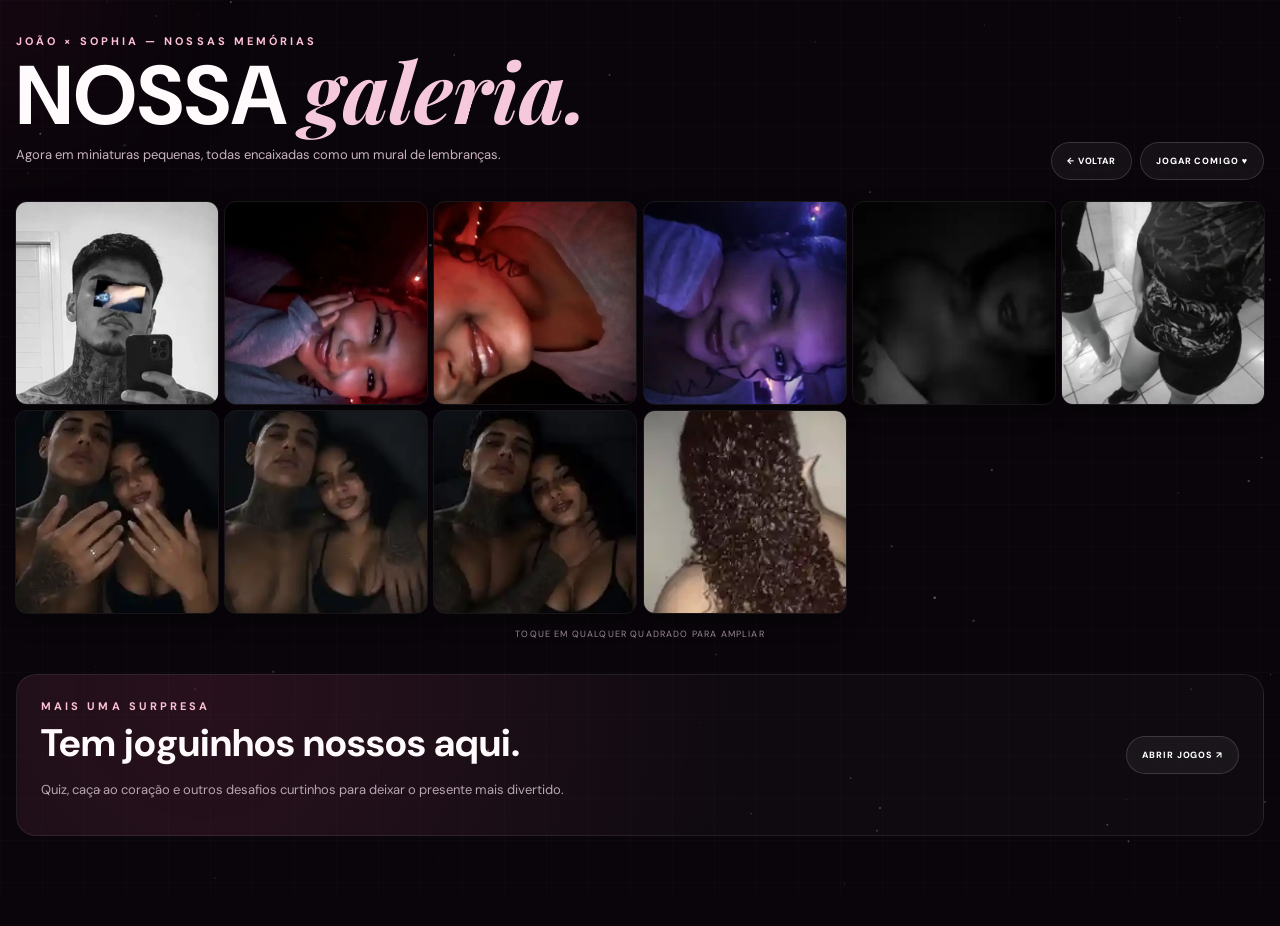
==== commit e641defc: "fix: deixar galeria realmente compacta em quadrados pequenos" ====
--- a/galeria.html
+++ b/galeria.html
@@ -1 +1 @@
-<!doctype html><html lang="pt-BR"><head><meta charset="utf-8"><meta name="viewport" content="width=device-width,initial-scale=1,viewport-fit=cover"><title>Nossa Galeria — Sophia & João</title><link rel="preconnect" href="https://fonts.googleapis.com"><link rel="preconnect" href="https://fonts.gstatic.com" crossorigin><link href="https://fonts.googleapis.com/css2?family=DM+Sans:wght@400;600;800&family=Playfair+Display:ital,wght@1,700&display=swap" rel="stylesheet"><link rel="stylesheet" href="style.css"><style>body{overflow:auto!important;background:#09050a}.gallery-page{min-height:100vh;padding:54px 0 110px;position:relative}.gallery-head{display:flex;align-items:flex-end;justify-content:space-between;gap:24px;margin-bottom:34px}.gallery-head h1{font-size:clamp(58px,9vw,132px);line-height:.78;margin:12px 0}.gallery-head h1 span{font-family:'Playfair Display',serif;font-style:italic;color:#f5c8dc}.actions{display:flex;gap:10px;flex-wrap:wrap}.btn{color:#fff;text-decoration:none;border:1px solid rgba(255,255,255,.16);padding:14px 18px;border-radius:999px;font-weight:800;font-size:10px;letter-spacing:.1em;background:rgba(255,255,255,.05);backdrop-filter:blur(14px);transition:.3s}.btn:hover{transform:translateY(-3px);background:rgba(255,120,176,.12);border-color:rgba(255,160,200,.4)}.mosaic{display:grid;grid-template-columns:repeat(5,minmax(0,1fr));gap:12px;perspective:1000px}.tile{position:relative;aspect-ratio:1;border-radius:18px;overflow:hidden;border:1px solid rgba(255,255,255,.08);background:#130b13;box-shadow:0 14px 34px rgba(0,0,0,.28);cursor:pointer;opacity:0;transform:translateY(35px) scale(.94) rotateX(8deg);animation:arrive .75s cubic-bezier(.2,.8,.2,1) forwards;animation-delay:calc(var(--i)*75ms);transition:transform .35s,box-shadow .35s,border-color .35s}.tile:nth-child(3n){animation-name:arriveAlt}.tile:hover{transform:translateY(-7px) rotateZ(.8deg) scale(1.025);box-shadow:0 22px 50px rgba(255,70,145,.12);border-color:rgba(255,180,210,.3);z-index:2}.tile img{width:100%;height:100%;object-fit:cover;display:block;transition:transform .7s cubic-bezier(.2,.8,.2,1),filter .35s}.tile:hover img{transform:scale(1.08);filter:saturate(1.06)}.tile:after{content:'♥';position:absolute;right:11px;bottom:9px;color:#fff;font-size:12px;opacity:0;transform:translateY(5px);transition:.25s;text-shadow:0 2px 10px #000}.tile:hover:after{opacity:.8;transform:none}@keyframes arrive{to{opacity:1;transform:none}}@keyframes arriveAlt{0%{opacity:0;transform:translateY(30px) rotate(-2deg) scale(.94)}100%{opacity:1;transform:none}}.hint{text-align:center;color:#ad9aa8;margin:24px 0;font-size:10px;letter-spacing:.14em}.petals{position:fixed;inset:0;pointer-events:none;z-index:8;overflow:hidden}.petal{position:absolute;top:-10vh;width:11px;height:17px;border-radius:80% 15% 70% 20%;background:linear-gradient(145deg,rgba(255,188,214,.65),rgba(255,75,150,.25));animation:fall linear infinite;opacity:.48}@keyframes fall{0%{transform:translate3d(0,-12vh,0) rotate(0)}50%{transform:translate3d(40px,50vh,0) rotate(190deg)}100%{transform:translate3d(-25px,115vh,0) rotate(400deg)}}.lightbox{position:fixed;inset:0;z-index:50;background:rgba(5,2,6,.91);backdrop-filter:blur(18px);display:grid;place-items:center;padding:24px;opacity:0;pointer-events:none;transition:.28s}.lightbox.open{opacity:1;pointer-events:auto}.lightbox img{max-width:min(92vw,900px);max-height:88vh;border-radius:24px;box-shadow:0 30px 100px #000;transform:scale(.9);transition:.32s}.lightbox.open img{transform:scale(1)}.close{position:absolute;top:22px;right:22px;width:46px;height:46px;border-radius:50%;border:1px solid rgba(255,255,255,.18);background:rgba(255,255,255,.08);color:white;font-size:22px;cursor:pointer}.games-call{margin-top:54px;border:1px solid rgba(255,255,255,.09);border-radius:28px;padding:clamp(28px,5vw,52px);background:radial-gradient(circle at 20% 20%,rgba(255,80,150,.12),transparent 55%),rgba(255,255,255,.025);display:flex;align-items:center;justify-content:space-between;gap:25px}.games-call h2{font-size:clamp(30px,4vw,55px);margin:7px 0}.games-call p{color:#bcaab7;max-width:620px}.float-dot{position:fixed;width:260px;height:260px;border-radius:50%;filter:blur(80px);background:rgba(255,55,145,.08);pointer-events:none;z-index:-1;transform:translate(-50%,-50%)}@media(max-width:980px){.mosaic{grid-template-columns:repeat(4,1fr)}}@media(max-width:700px){.gallery-page{padding-top:30px}.gallery-head{display:block}.actions{margin-top:20px}.mosaic{grid-template-columns:repeat(2,1fr);gap:8px}.tile{border-radius:14px}.games-call{display:block}.games-call .btn{display:inline-flex;margin-top:14px}}</style></head><body><canvas id="stars"></canvas><div class="float-dot" id="glow"></div><div class="petals" id="petals"></div><main class="gallery-page"><div class="wrap"><div class="gallery-head"><div><div class="kicker">JOÃO × SOPHIA — NOSSAS MEMÓRIAS</div><h1>NOSSA<br><span>galeria.</span></h1><p class="sub">Pequenas lembranças encaixadas como pedaços da nossa história.</p></div><div class="actions"><a class="btn" href="index.html">← VOLTAR</a><a class="btn" href="jogos.html">JOGAR COMIGO ♥</a></div></div><div class="mosaic" id="mosaic"><button class="tile" style="--i:1"><img src="photos/new-01.webp" alt="Memória 1"></button><button class="tile" style="--i:2"><img src="photos/new-02.webp" alt="Memória 2"></button><button class="tile" style="--i:3"><img src="photos/new-03.webp" alt="Memória 3"></button><button class="tile" style="--i:4"><img src="photos/new-04.webp" alt="Memória 4"></button><button class="tile" style="--i:5"><img src="photos/new-05.webp" alt="Memória 5"></button><button class="tile" style="--i:6"><img src="photos/new-06.webp" alt="Memória 6"></button><button class="tile" style="--i:7"><img src="photos/new-07.webp" alt="Memória 7"></button><button class="tile" style="--i:8"><img src="photos/new-08.webp" alt="Memória 8"></button><button class="tile" style="--i:9"><img src="photos/new-09.webp" alt="Memória 9"></button><button class="tile" style="--i:10"><img src="photos/new-10.webp" alt="Memória 10"></button></div><div class="hint">TOQUE EM UMA FOTO PARA ABRIR • PASSE O MOUSE PARA VER O EFEITO</div><section class="games-call"><div><div class="kicker">MAIS UMA SURPRESA</div><h2>Tem joguinhos nossos aqui.</h2><p>Preparei uma área interativa com quiz, caça ao coração e um desafio rápido. Parece bobo, mas foi feito pra arrancar um sorriso seu.</p></div><a class="btn" href="jogos.html">ABRIR JOGOS ↗</a></section></div></main><div class="lightbox" id="lightbox"><button class="close" id="close">×</button><img id="big" alt="Foto ampliada"></div><script>const box=document.getElementById('petals');for(let i=0;i<(innerWidth<700?22:38);i++){const p=document.createElement('i');p.className='petal';p.style.left=Math.random()*100+'vw';p.style.animationDuration=(7+Math.random()*10)+'s';p.style.animationDelay=(-Math.random()*15)+'s';p.style.opacity=.2+Math.random()*.5;box.appendChild(p)}const lb=document.getElementById('lightbox'),big=document.getElementById('big');document.querySelectorAll('.tile').forEach(t=>t.onclick=()=>{big.src=t.querySelector('img').src;lb.classList.add('open')});function shut(){lb.classList.remove('open')}document.getElementById('close').onclick=shut;lb.onclick=e=>{if(e.target===lb)shut()};addEventListener('keydown',e=>{if(e.key==='Escape')shut()});const glow=document.getElementById('glow');addEventListener('pointermove',e=>{glow.style.left=e.clientX+'px';glow.style.top=e.clientY+'px'});const c=document.getElementById('stars'),x=c.getContext('2d');let pts=[];function size(){c.width=innerWidth*devicePixelRatio;c.height=innerHeight*devicePixelRatio;c.style.width=innerWidth+'px';c.style.height=innerHeight+'px';x.setTransform(devicePixelRatio,0,0,devicePixelRatio,0,0);pts=Array.from({length:110},()=>({x:Math.random()*innerWidth,y:Math.random()*innerHeight,r:Math.random()*1.3+.2,a:.15+Math.random()*.35}))}size();addEventListener('resize',size);(function draw(){x.clearRect(0,0,innerWidth,innerHeight);for(const p of pts){x.beginPath();x.fillStyle='rgba(255,190,215,'+p.a+')';x.arc(p.x,p.y,p.r,0,7);x.fill()}requestAnimationFrame(draw)})();</script></body></html>+<!doctype html><html lang="pt-BR"><head><meta charset="utf-8"><meta name="viewport" content="width=device-width,initial-scale=1,viewport-fit=cover"><title>Nossa Galeria — Sophia & João</title><link rel="preconnect" href="https://fonts.googleapis.com"><link rel="preconnect" href="https://fonts.gstatic.com" crossorigin><link href="https://fonts.googleapis.com/css2?family=DM+Sans:wght@400;600;800&family=Playfair+Display:ital,wght@1,700&display=swap" rel="stylesheet"><link rel="stylesheet" href="style.css"><style>body{overflow:auto!important;background:#09050a}.gallery-page{min-height:100vh;padding:34px 0 90px}.wrap.gallery-wrap{width:min(1380px,calc(100% - 32px));max-width:none}.gallery-head{display:flex;align-items:flex-end;justify-content:space-between;gap:20px;margin-bottom:22px}.gallery-head h1{font-size:clamp(46px,6.5vw,92px);line-height:.82;margin:8px 0}.gallery-head h1 span{font-family:'Playfair Display',serif;font-style:italic;color:#f5c8dc}.gallery-head .sub{font-size:13px}.actions{display:flex;gap:8px;flex-wrap:wrap}.btn{color:#fff;text-decoration:none;border:1px solid rgba(255,255,255,.15);padding:12px 15px;border-radius:999px;font-weight:800;font-size:9px;letter-spacing:.1em;background:rgba(255,255,255,.05);backdrop-filter:blur(14px);transition:.25s}.btn:hover{transform:translateY(-2px);background:rgba(255,115,170,.12)}.mosaic{display:grid;grid-template-columns:repeat(6,minmax(0,1fr));gap:7px;width:100%}.tile{appearance:none;border:0;padding:0;position:relative;aspect-ratio:1/1;border-radius:11px;overflow:hidden;background:#130b13;cursor:pointer;box-shadow:0 8px 22px rgba(0,0,0,.26);outline:1px solid rgba(255,255,255,.07);opacity:0;transform:scale(.88) translateY(16px);animation:pop .55s cubic-bezier(.2,.8,.2,1) forwards;animation-delay:calc(var(--i)*55ms);transition:transform .25s,outline-color .25s,box-shadow .25s}.tile:hover{transform:scale(1.045) translateY(-3px);z-index:3;outline-color:rgba(255,180,210,.38);box-shadow:0 14px 36px rgba(255,60,140,.15)}.tile img{width:100%;height:100%;display:block;object-fit:cover;object-position:center;transition:transform .45s,filter .3s}.tile:hover img{transform:scale(1.08);filter:saturate(1.08) contrast(1.03)}.tile:after{content:'♥';position:absolute;right:8px;bottom:6px;color:#fff;font-size:10px;opacity:0;transition:.2s;text-shadow:0 2px 8px #000}.tile:hover:after{opacity:.8}@keyframes pop{to{opacity:1;transform:none}}.hint{text-align:center;color:#9f8d9a;margin:15px 0 0;font-size:9px;letter-spacing:.13em}.games-call{margin-top:34px;border:1px solid rgba(255,255,255,.08);border-radius:20px;padding:24px;background:radial-gradient(circle at 15% 10%,rgba(255,70,145,.11),transparent 52%),rgba(255,255,255,.022);display:flex;align-items:center;justify-content:space-between;gap:18px}.games-call h2{font-size:clamp(25px,3vw,40px);margin:5px 0}.games-call p{color:#b8a6b3;font-size:13px;max-width:660px}.petals{position:fixed;inset:0;pointer-events:none;z-index:8;overflow:hidden}.petal{position:absolute;top:-10vh;width:10px;height:15px;border-radius:80% 15% 70% 20%;background:linear-gradient(145deg,rgba(255,188,214,.62),rgba(255,75,150,.2));animation:fall linear infinite;opacity:.4}@keyframes fall{0%{transform:translate3d(0,-12vh,0) rotate(0)}50%{transform:translate3d(35px,50vh,0) rotate(190deg)}100%{transform:translate3d(-20px,115vh,0) rotate(400deg)}}.lightbox{position:fixed;inset:0;z-index:50;background:rgba(5,2,6,.92);backdrop-filter:blur(18px);display:grid;place-items:center;padding:22px;opacity:0;pointer-events:none;transition:.25s}.lightbox.open{opacity:1;pointer-events:auto}.lightbox img{max-width:min(92vw,900px);max-height:88vh;border-radius:18px;box-shadow:0 30px 100px #000;transform:scale(.92);transition:.28s}.lightbox.open img{transform:scale(1)}.close{position:absolute;top:18px;right:18px;width:42px;height:42px;border-radius:50%;border:1px solid rgba(255,255,255,.18);background:rgba(255,255,255,.08);color:#fff;font-size:21px;cursor:pointer}.float-dot{position:fixed;width:240px;height:240px;border-radius:50%;filter:blur(85px);background:rgba(255,55,145,.07);pointer-events:none;z-index:-1;transform:translate(-50%,-50%)}@media(max-width:1000px){.mosaic{grid-template-columns:repeat(4,1fr)}}@media(max-width:700px){.gallery-page{padding-top:22px}.wrap.gallery-wrap{width:min(100% - 18px,700px)}.gallery-head{display:block;margin-bottom:16px}.gallery-head h1{font-size:54px}.gallery-head .sub{font-size:11px}.actions{margin-top:15px}.mosaic{grid-template-columns:repeat(3,1fr);gap:5px}.tile{border-radius:8px}.games-call{display:block;margin-top:25px;padding:20px}.games-call .btn{display:inline-flex;margin-top:12px}.hint{font-size:8px}}</style></head><body><canvas id="stars"></canvas><div class="float-dot" id="glow"></div><div class="petals" id="petals"></div><main class="gallery-page"><div class="wrap gallery-wrap"><div class="gallery-head"><div><div class="kicker">JOÃO × SOPHIA — NOSSAS MEMÓRIAS</div><h1>NOSSA <span>galeria.</span></h1><p class="sub">Agora em miniaturas pequenas, todas encaixadas como um mural de lembranças.</p></div><div class="actions"><a class="btn" href="index.html">← VOLTAR</a><a class="btn" href="jogos.html">JOGAR COMIGO ♥</a></div></div><div class="mosaic"><button class="tile" style="--i:1"><img src="photos/new-01.webp" alt="Memória 1"></button><button class="tile" style="--i:2"><img src="photos/new-02.webp" alt="Memória 2"></button><button class="tile" style="--i:3"><img src="photos/new-03.webp" alt="Memória 3"></button><button class="tile" style="--i:4"><img src="photos/new-04.webp" alt="Memória 4"></button><button class="tile" style="--i:5"><img src="photos/new-05.webp" alt="Memória 5"></button><button class="tile" style="--i:6"><img src="photos/new-06.webp" alt="Memória 6"></button><button class="tile" style="--i:7"><img src="photos/new-07.webp" alt="Memória 7"></button><button class="tile" style="--i:8"><img src="photos/new-08.webp" alt="Memória 8"></button><button class="tile" style="--i:9"><img src="photos/new-09.webp" alt="Memória 9"></button><button class="tile" style="--i:10"><img src="photos/new-10.webp" alt="Memória 10"></button></div><div class="hint">TOQUE EM QUALQUER QUADRADO PARA AMPLIAR</div><section class="games-call"><div><div class="kicker">MAIS UMA SURPRESA</div><h2>Tem joguinhos nossos aqui.</h2><p>Quiz, caça ao coração e outros desafios curtinhos para deixar o presente mais divertido.</p></div><a class="btn" href="jogos.html">ABRIR JOGOS ↗</a></section></div></main><div class="lightbox" id="lightbox"><button class="close" id="close">×</button><img id="big" alt="Foto ampliada"></div><script>const box=document.getElementById('petals');for(let i=0;i<(innerWidth<700?20:34);i++){const p=document.createElement('i');p.className='petal';p.style.left=Math.random()*100+'vw';p.style.animationDuration=(7+Math.random()*10)+'s';p.style.animationDelay=(-Math.random()*15)+'s';p.style.opacity=.18+Math.random()*.45;box.appendChild(p)}const lb=document.getElementById('lightbox'),big=document.getElementById('big');document.querySelectorAll('.tile').forEach(t=>t.onclick=()=>{big.src=t.querySelector('img').src;lb.classList.add('open')});function shut(){lb.classList.remove('open')}document.getElementById('close').onclick=shut;lb.onclick=e=>{if(e.target===lb)shut()};addEventListener('keydown',e=>{if(e.key==='Escape')shut()});const glow=document.getElementById('glow');addEventListener('pointermove',e=>{glow.style.left=e.clientX+'px';glow.style.top=e.clientY+'px'});const c=document.getElementById('stars'),x=c.getContext('2d');let pts=[];function size(){c.width=innerWidth*devicePixelRatio;c.height=innerHeight*devicePixelRatio;c.style.width=innerWidth+'px';c.style.height=innerHeight+'px';x.setTransform(devicePixelRatio,0,0,devicePixelRatio,0,0);pts=Array.from({length:95},()=>({x:Math.random()*innerWidth,y:Math.random()*innerHeight,r:Math.random()*1.2+.2,a:.12+Math.random()*.3}))}size();addEventListener('resize',size);(function draw(){x.clearRect(0,0,innerWidth,innerHeight);for(const p of pts){x.beginPath();x.fillStyle='rgba(255,190,215,'+p.a+')';x.arc(p.x,p.y,p.r,0,7);x.fill()}requestAnimationFrame(draw)})();</script></body></html>
